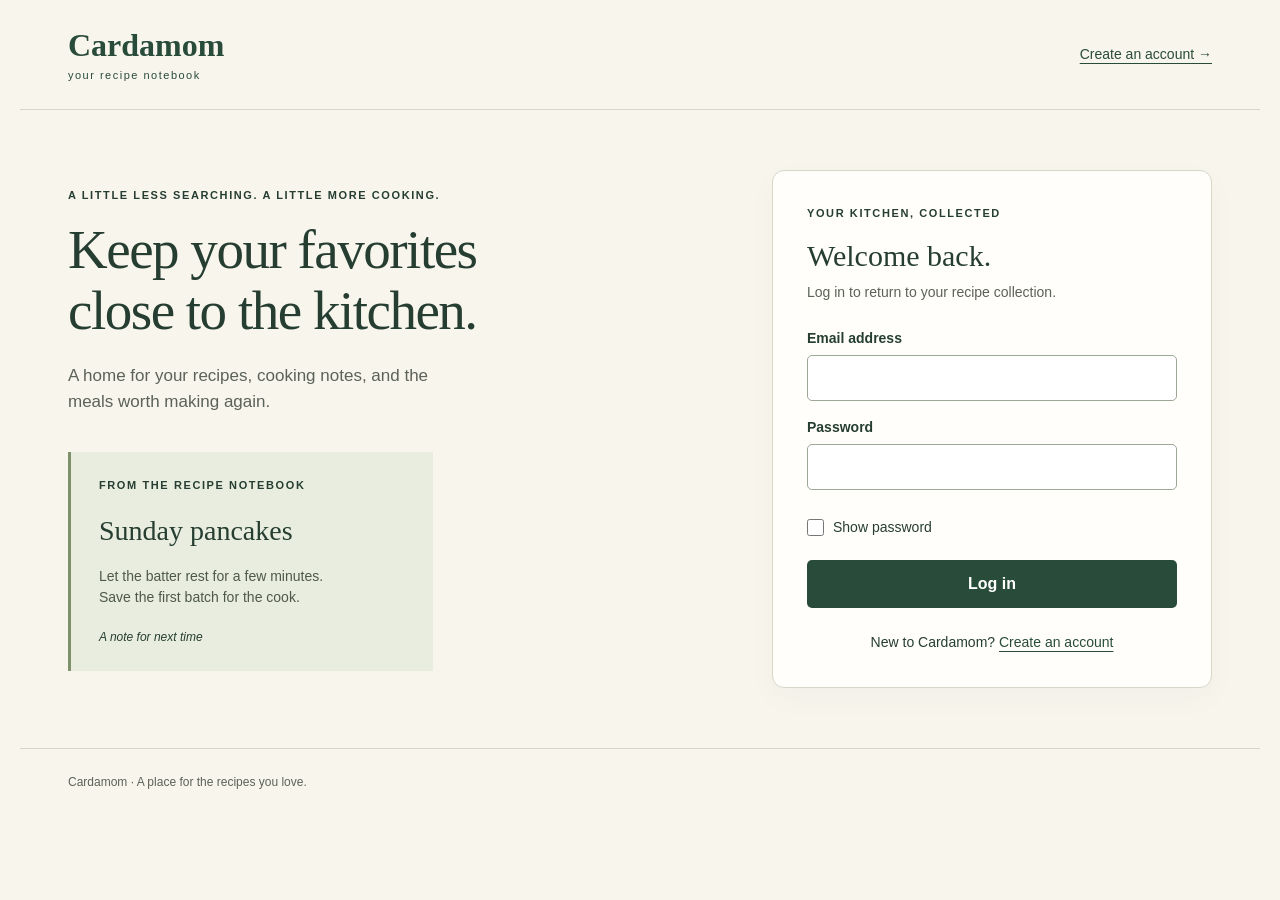
==== frontend/add-recipe.html @ a8103750 "Add recipes dashboard and recipe form frontend" ====
<!doctype html>
<html lang="en">
  <head>
    <meta charset="utf-8" />
    <meta name="viewport" content="width=device-width, initial-scale=1" />
    <title>Add Recipe | Cardamom</title>
    <link rel="stylesheet" href="dashboard.css" />
    <link rel="stylesheet" href="add-recipe.css" />
    <script src="add-recipe.js" defer></script>
  </head>
  <body>
    <header class="dashboard-header">
      <a class="brand" href="dashboard.html">
        Cardamom
        <span>your recipe notebook</span>
      </a>

      <nav aria-label="Main navigation">
        <a href="dashboard.html">My Recipes</a>
      </nav>
    </header>

    <main class="dashboard-main">
      <section class="page-intro">
        <p class="eyebrow">Your personal cookbook</p>
        <h1>Add a Recipe</h1>
        <p>Save the recipes you love so you can make them again.</p>
      </section>

      <form id="recipe-form" class="recipe-form">
        <div class="form-field">
          <label for="recipe-name">Recipe name</label>
          <input
            id="recipe-name"
            name="name"
            type="text"
            placeholder="e.g. Homemade Lasagna"
            maxlength="200"
            required
          />
        </div>

        <div class="form-row">
          <div class="form-field">
            <label for="servings">Servings</label>
            <input id="servings" name="servings" type="number" min="1" />
          </div>

          <div class="form-field">
            <label for="prep-time">Prep time (minutes)</label>
            <input id="prep-time" name="prep_minutes" type="number" min="0" />
          </div>

          <div class="form-field">
            <label for="cook-time">Cook time (minutes)</label>
            <input id="cook-time" name="cook_minutes" type="number" min="0" />
          </div>
        </div>

        <div class="form-field">
          <label for="ingredients">Ingredients</label>
          <textarea
            id="ingredients"
            name="ingredient_list"
            rows="7"
            placeholder="List your ingredients here..."
            required
          ></textarea>
        </div>

        <div class="form-field">
          <label for="instructions">Cooking instructions</label>
          <textarea
            id="instructions"
            name="steps"
            rows="7"
            placeholder="Describe how to prepare the recipe..."
          ></textarea>
        </div>

        <div class="form-field">
          <label for="notes">Additional notes</label>
          <textarea
            id="notes"
            name="notes"
            rows="4"
            placeholder="Any tips or changes for next time?"
          ></textarea>
        </div>

        <div class="form-actions">
          <a href="dashboard.html" class="cancel-link">Cancel</a>
          <button type="submit" class="add-button" disabled>Save Recipe</button>
        </div>

        <p class="form-note">Recipe saving will be available after backend integration.</p>
      </form>
    </main>

    <footer>Cardamom &middot; A place for the recipes you love.</footer>
  </body>
</html>
---- frontend/dashboard.css ----
@import url('./styles.css');

/* Layout principal do dashboard */
body {
  min-height: 100vh;
}

.dashboard-header {
  max-width: 1240px;
  margin: auto;
  padding: 28px 48px;
  display: flex;
  justify-content: space-between;
  align-items: center;
  gap: 24px;
  border-bottom: 1px solid var(--line);
}

.dashboard-header nav {
  display: flex;
  align-items: center;
  gap: 28px;
}

.current-page {
  font-size: 14px;
  font-weight: bold;
  color: var(--green);
}

#logout-button {
  padding: 10px 18px;
  border: 1px solid var(--green);
  border-radius: 5px;
  background: transparent;
  color: var(--green);
  cursor: pointer;
}

#logout-button:hover {
  background: #e8eddf;
}

/* Conteudo principal */
.dashboard-main {
  max-width: 1240px;
  margin: 0 auto;
  padding: 60px 48px 100px;
}

.welcome-section {
  display: flex;
  justify-content: space-between;
  align-items: center;
  gap: 30px;
  margin-bottom: 70px;
}

.welcome-section h1 {
  margin-bottom: 12px;
}

.welcome-section p:not(.eyebrow) {
  margin: 0;
  color: var(--muted);
  font-size: 16px;
}

.add-button {
  padding: 14px 24px;
  border: none;
  border-radius: 5px;
  background: var(--green);
  color: white;
  font-weight: bold;
  white-space: nowrap;
  display: inline-flex;
  align-items: center;
  justify-content: center;
  text-decoration: none;
  cursor: pointer;
}

.add-button:disabled {
  opacity: 0.55;
  cursor: not-allowed;
}

/* Lista de receitas */
.section-heading {
  display: flex;
  justify-content: space-between;
  align-items: center;
  gap: 16px;
  margin-bottom: 28px;
}

.section-heading h2 {
  margin: 0;
  font-size: 30px;
}

.demo-label {
  padding: 6px 12px;
  border-radius: 20px;
  background: #e8eddf;
  color: var(--green);
  font-size: 12px;
}

.recipe-grid {
  display: grid;
  grid-template-columns: repeat(3, minmax(0, 1fr));
  gap: 26px;
}

/* Cartoes das receitas */
.recipe-card {
  overflow: hidden;
  border: 1px solid var(--line);
  border-radius: 8px;
  background: #fffdf8;
  transition: transform 0.2s ease;
}

.recipe-card:hover {
  transform: translateY(-4px);
}

.recipe-image {
  min-height: 180px;
  padding: 24px;
  display: flex;
  justify-content: center;
  align-items: center;
  background: #e8eddf;
  color: var(--green);
  font-family: Georgia, serif;
  font-size: 30px;
  text-align: center;
}

.recipe-card:nth-child(2) .recipe-image {
  background: #f0e2cf;
}

.recipe-card:nth-child(3) .recipe-image {
  background: #eee0d6;
}

.recipe-content {
  padding: 24px;
}

.recipe-category {
  color: #6b8263;
  font-size: 11px;
  font-weight: bold;
  letter-spacing: 1px;
  text-transform: uppercase;
}

.recipe-content h3 {
  margin: 12px 0;
  font-family: Georgia, serif;
  font-size: 24px;
  font-weight: normal;
}

.recipe-content p {
  min-height: 48px;
  margin-bottom: 24px;
  color: var(--muted);
  font-size: 14px;
}

.recipe-time {
  font-size: 13px;
  font-weight: bold;
  color: var(--green);
}

/* Layout para telas menores */
@media (max-width: 900px) {
  .dashboard-header,
  .dashboard-main {
    padding-left: 24px;
    padding-right: 24px;
  }

  .recipe-grid {
    grid-template-columns: repeat(2, minmax(0, 1fr));
  }
}

@media (max-width: 600px) {
  .dashboard-header {
    padding: 22px 20px;
    flex-wrap: wrap;
  }

  .dashboard-header nav {
    gap: 16px;
  }

  .dashboard-main {
    padding: 40px 20px 70px;
  }

  .welcome-section {
    align-items: flex-start;
    flex-direction: column;
    margin-bottom: 50px;
  }

  .recipe-grid {
    grid-template-columns: 1fr;
  }

  .section-heading h2 {
    font-size: 26px;
  }
}
---- frontend/add-recipe.css ----
/* Titulo da pagina */
.page-intro {
  max-width: 720px;
  margin-bottom: 38px;
}

.page-intro h1 {
  margin-bottom: 14px;
}

.page-intro p:not(.eyebrow) {
  color: var(--muted);
  font-size: 16px;
}

/* Formulario para adicionar receitas */
.recipe-form {
  max-width: 850px;
  padding: 36px;
  border: 1px solid var(--line);
  border-radius: 8px;
  background: #fffdf8;
}

.form-field {
  display: flex;
  flex-direction: column;
  gap: 10px;
  margin-bottom: 26px;
}

.form-field label {
  color: var(--ink);
  font-size: 14px;
  font-weight: bold;
}

.form-field input,
.form-field textarea {
  width: 100%;
  padding: 13px 15px;
  border: 1px solid var(--line);
  border-radius: 5px;
  background: white;
  color: var(--ink);
  font-family: Arial, sans-serif;
  font-size: 15px;
}

.form-field input:focus,
.form-field textarea:focus {
  border-color: var(--green);
}

.form-field textarea {
  resize: vertical;
  line-height: 1.6;
}

.form-row {
  display: grid;
  grid-template-columns: repeat(3, minmax(0, 1fr));
  gap: 22px;
}

/* Botoes do formulario */
.form-actions {
  display: flex;
  justify-content: flex-end;
  align-items: center;
  gap: 24px;
  margin-top: 32px;
}

.cancel-link {
  color: var(--muted);
  font-size: 14px;
  text-decoration: none;
}

.cancel-link:hover {
  color: var(--green);
  text-decoration: underline;
}

.form-note {
  margin-top: 22px;
  color: var(--muted);
  font-size: 13px;
  text-align: right;
}

/* Ajustes para celulares */
@media (max-width: 680px) {
  .page-intro {
    margin-bottom: 28px;
  }

  .recipe-form {
    padding: 24px 20px;
  }

  .form-row {
    grid-template-columns: 1fr;
    gap: 0;
  }

  .form-actions {
    flex-wrap: wrap;
    justify-content: space-between;
  }
}
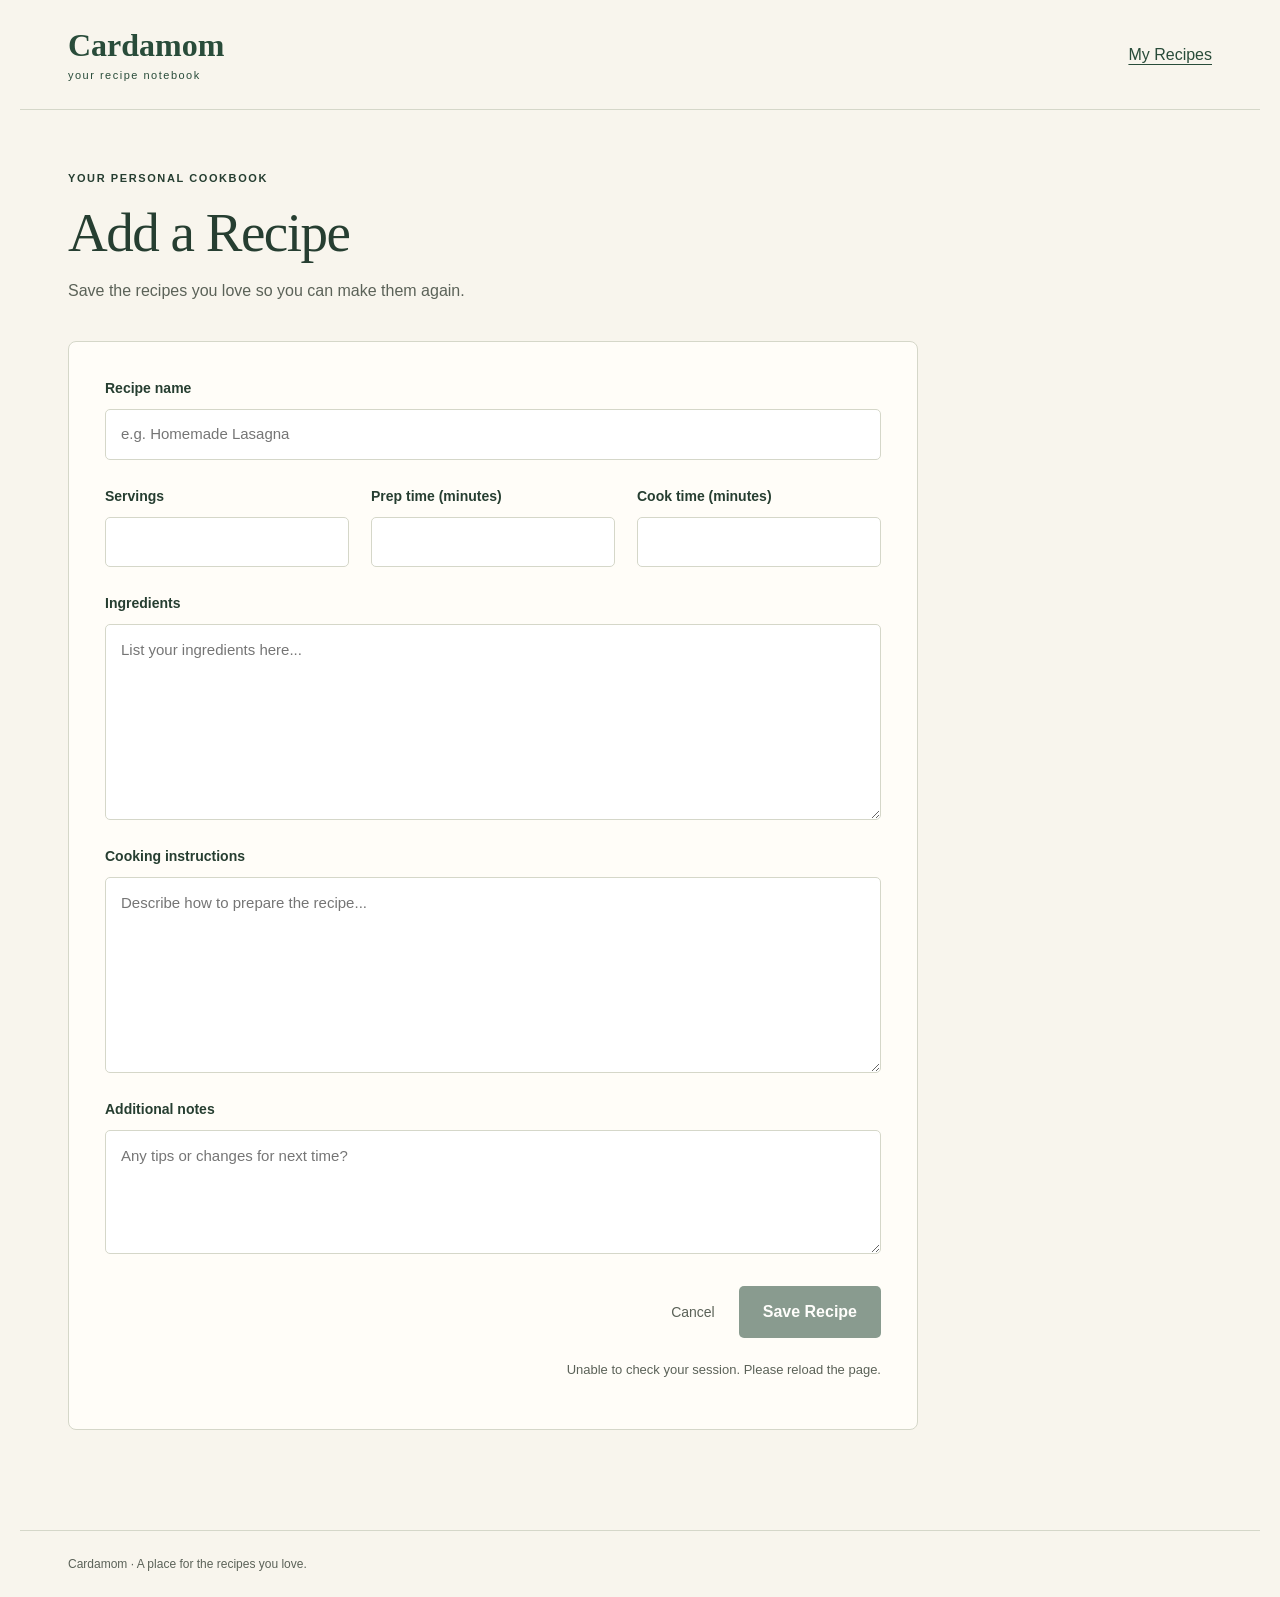
==== commit cda84842: "Add recipe saving and personal collection" ====
--- a/frontend/add-recipe.html
+++ b/frontend/add-recipe.html
@@ -93,7 +93,7 @@
           <button type="submit" class="add-button" disabled>Save Recipe</button>
         </div>
 
-        <p class="form-note">Recipe saving will be available after backend integration.</p>
+        <p class="form-note" role="status" aria-live="polite"></p>
       </form>
     </main>
 
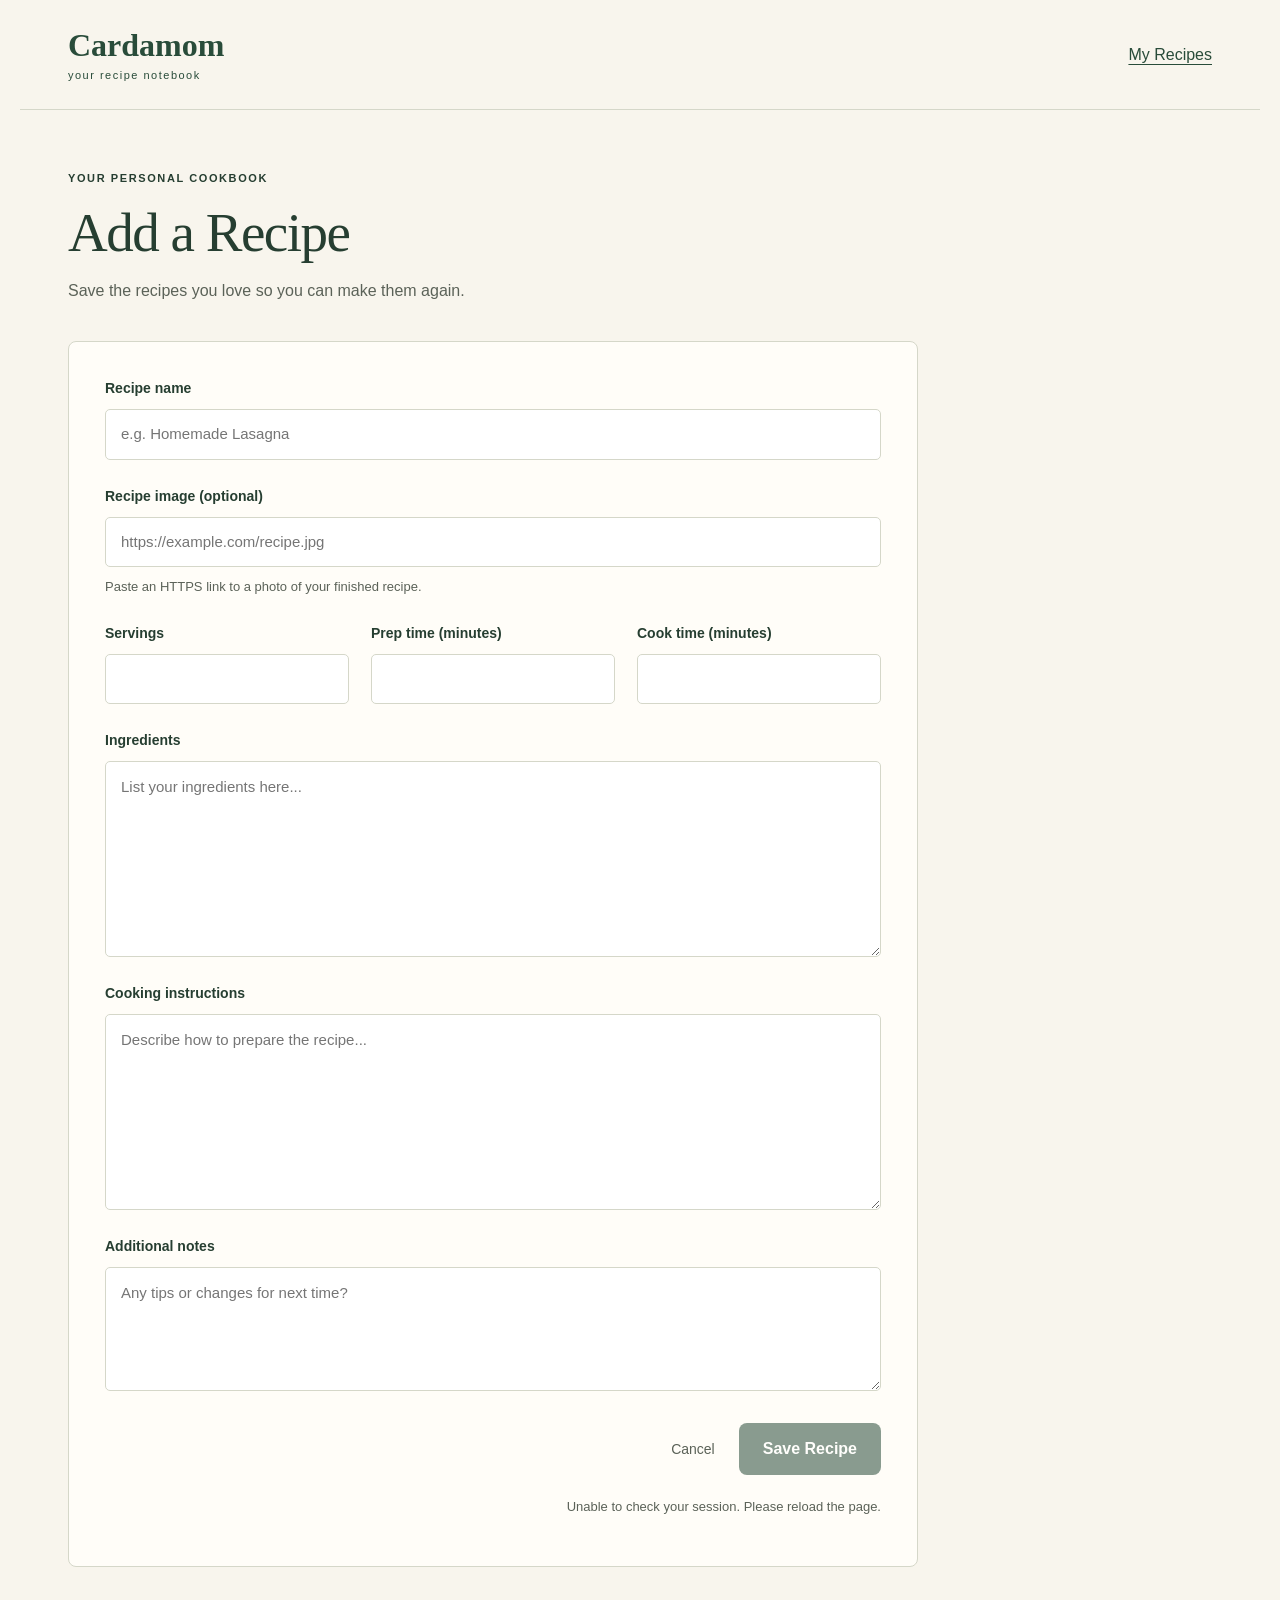
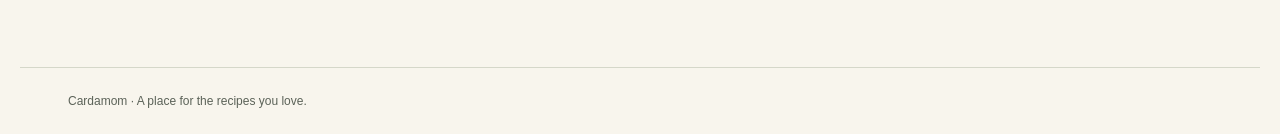
==== commit b7440989: "Add optional recipe images with URL validation and fallback" ====
--- a/frontend/add-recipe.html
+++ b/frontend/add-recipe.html
@@ -23,8 +23,8 @@
     <main class="dashboard-main">
       <section class="page-intro">
         <p class="eyebrow">Your personal cookbook</p>
-        <h1>Add a Recipe</h1>
-        <p>Save the recipes you love so you can make them again.</p>
+        <h1 id="page-title">Add a Recipe</h1>
+        <p id="page-intro-text">Save the recipes you love so you can make them again.</p>
       </section>
 
       <form id="recipe-form" class="recipe-form">
@@ -38,6 +38,19 @@
             maxlength="200"
             required
           />
+        </div>
+
+        <div class="form-field">
+          <label for="image-url">Recipe image (optional)</label>
+          <input
+            id="image-url"
+            name="image_url"
+            type="url"
+            placeholder="https://example.com/recipe.jpg"
+            maxlength="2048"
+            pattern="https://.+"
+          />
+          <small>Paste an HTTPS link to a photo of your finished recipe.</small>
         </div>
 
         <div class="form-row">
--- a/frontend/dashboard.css
+++ b/frontend/dashboard.css
@@ -127,6 +127,18 @@
   transform: translateY(-4px);
 }
 
+.recipe-card-link {
+  display: block;
+  color: inherit;
+  text-decoration: none;
+  cursor: pointer;
+}
+
+.recipe-card-link:hover {
+  color: inherit;
+  text-decoration: none;
+}
+
 .recipe-image {
   min-height: 180px;
   padding: 24px;
@@ -221,3 +233,165 @@
     font-size: 26px;
   }
 }
+
+/* Barra de pesquisa das receitas */
+.recipe-search {
+  margin-bottom: 28px;
+}
+
+.recipe-search label {
+  display: block;
+  margin-bottom: 8px;
+  color: var(--green);
+  font-size: 14px;
+  font-weight: bold;
+}
+
+.recipe-search input {
+  width: 100%;
+  max-width: 520px;
+  box-sizing: border-box;
+  padding: 14px 18px;
+  border: 1px solid var(--line);
+  border-radius: 8px;
+  background: #fffdf8;
+  color: var(--green);
+  font: inherit;
+  transition: border-color 0.2s ease;
+}
+
+.recipe-search input:focus {
+  outline: 2px solid var(--green);
+  outline-offset: 2px;
+}
+
+/* Melhorias visuais do dashboard */
+.welcome-section {
+  padding: 36px;
+  margin-bottom: 42px;
+  border: 1px solid var(--line);
+  border-radius: 16px;
+  background: linear-gradient(120deg, #e8eddf, #fffdf8);
+}
+
+.welcome-section > div {
+  min-width: 0;
+}
+
+.welcome-section h1 {
+  overflow-wrap: anywhere;
+}
+
+.add-button {
+  border-radius: 8px;
+  transition:
+    transform 0.2s ease,
+    box-shadow 0.2s ease;
+}
+
+.add-button:hover {
+  transform: translateY(-2px);
+  box-shadow: 0 4px 12px rgba(37, 73, 54, 0.18);
+}
+
+.recipe-card {
+  border-radius: 14px;
+  box-shadow: 0 4px 12px rgba(37, 73, 54, 0.06);
+  transition:
+    transform 0.2s ease,
+    box-shadow 0.2s ease;
+}
+
+.recipe-card:hover {
+  transform: translateY(-5px);
+  box-shadow: 0 10px 24px rgba(37, 73, 54, 0.14);
+}
+
+.recipe-image {
+  min-height: 200px;
+  overflow-wrap: anywhere;
+}
+
+.recipe-content h3 {
+  overflow-wrap: anywhere;
+}
+
+.recipe-time {
+  display: block;
+  padding-top: 14px;
+  border-top: 1px solid var(--line);
+}
+
+.demo-label {
+  padding: 8px 14px;
+  font-size: 13px;
+  font-weight: bold;
+  white-space: nowrap;
+}
+
+#collection-message:not(:empty) {
+  padding: 24px;
+  border: 1px dashed var(--line);
+  border-radius: 12px;
+  background: #fffdf8;
+  color: var(--muted);
+  text-align: center;
+}
+
+#collection-message:empty {
+  display: none;
+}
+
+.recipe-search input {
+  border-radius: 10px;
+  box-shadow: 0 2px 8px rgba(37, 73, 54, 0.04);
+}
+
+@media (max-width: 600px) {
+  .welcome-section {
+    padding: 24px;
+  }
+
+  .welcome-section h1 {
+    font-size: 32px;
+  }
+
+  .dashboard-header nav {
+    flex-wrap: wrap;
+  }
+
+  .section-heading {
+    flex-wrap: wrap;
+  }
+}
+
+@media (prefers-reduced-motion: reduce) {
+  .recipe-card,
+  .add-button {
+    transition: none;
+  }
+
+  .recipe-card:hover,
+  .add-button:hover {
+    transform: none;
+  }
+}
+
+/* Fotografias das receitas */
+.recipe-image {
+  position: relative;
+  overflow: hidden;
+}
+
+.recipe-card-photo {
+  position: absolute;
+  inset: 0;
+  width: 100%;
+  height: 100%;
+  object-fit: cover;
+  opacity: 0;
+}
+
+.recipe-card-photo.is-loaded {
+  opacity: 1;
+}
--- a/frontend/add-recipe.css
+++ b/frontend/add-recipe.css
@@ -110,3 +110,8 @@
     justify-content: space-between;
   }
 }
+
+.form-field small {
+  color: var(--muted);
+  font-size: 13px;
+}
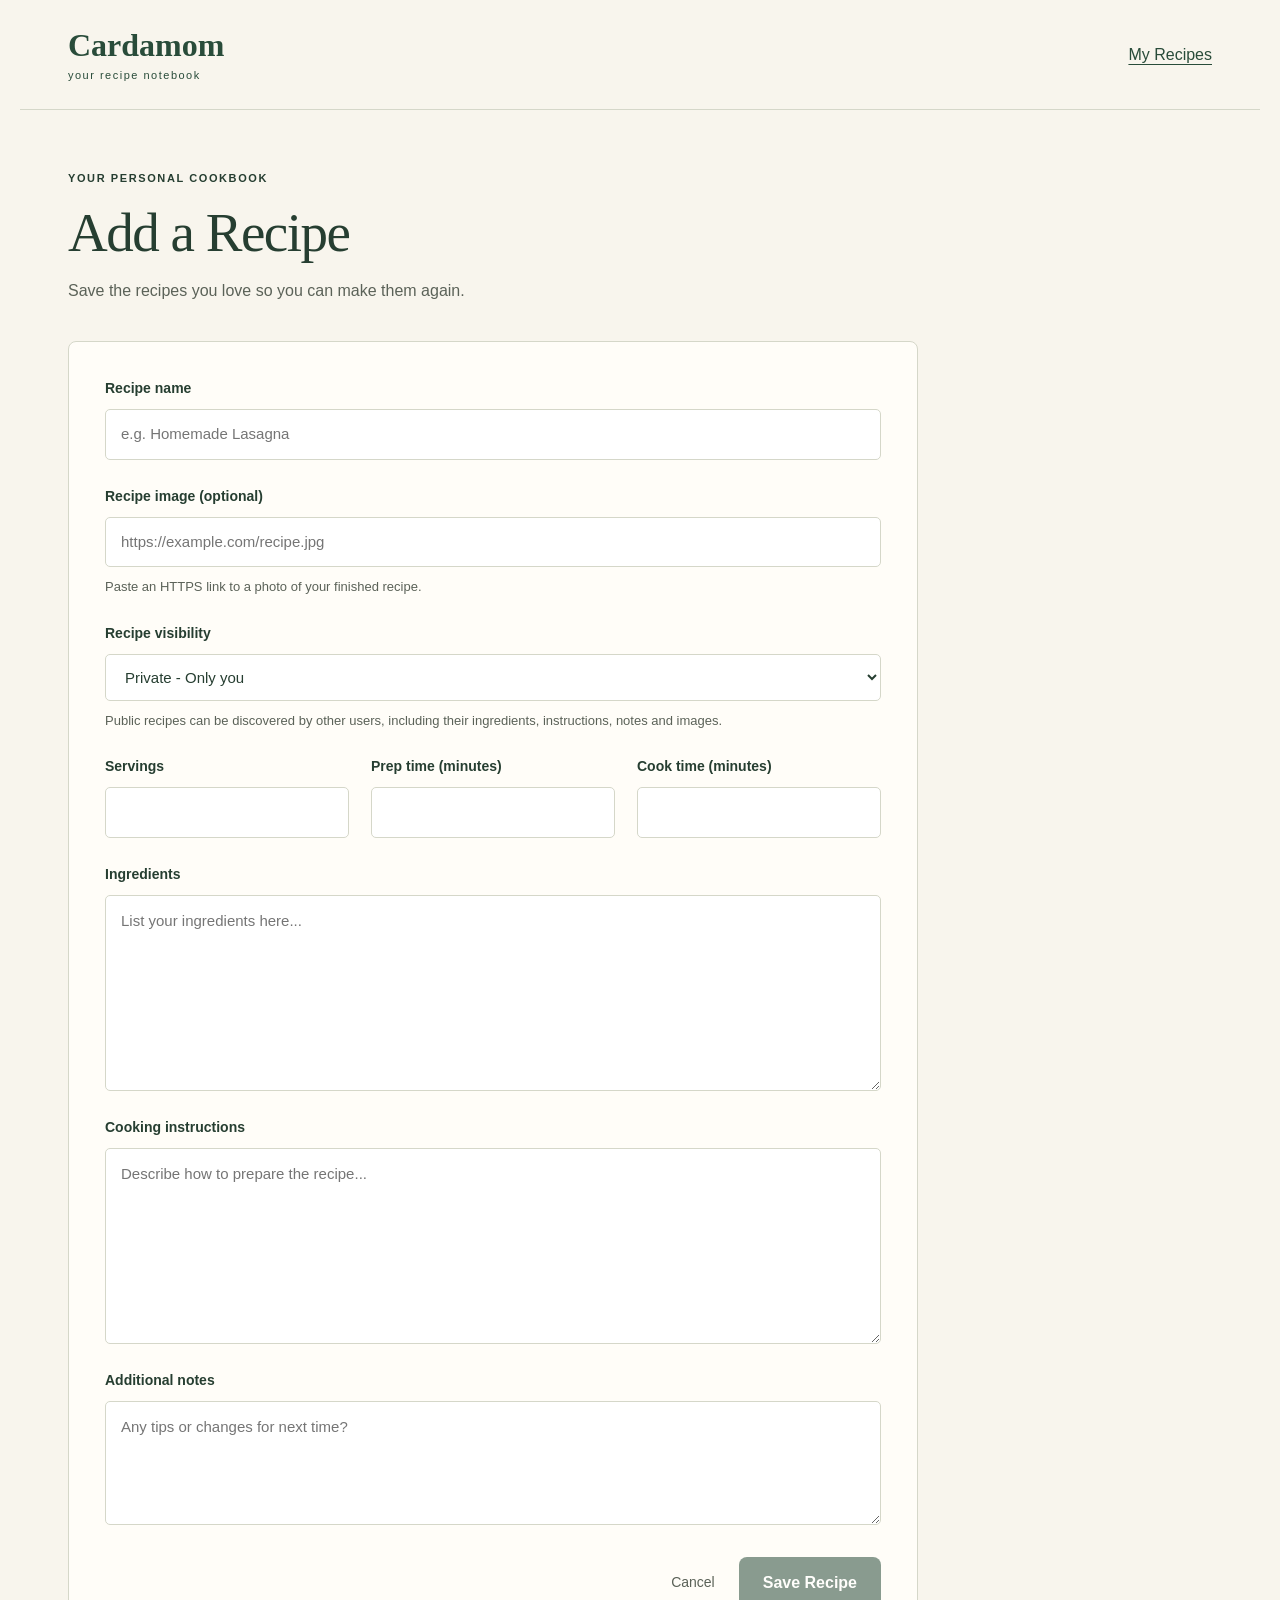
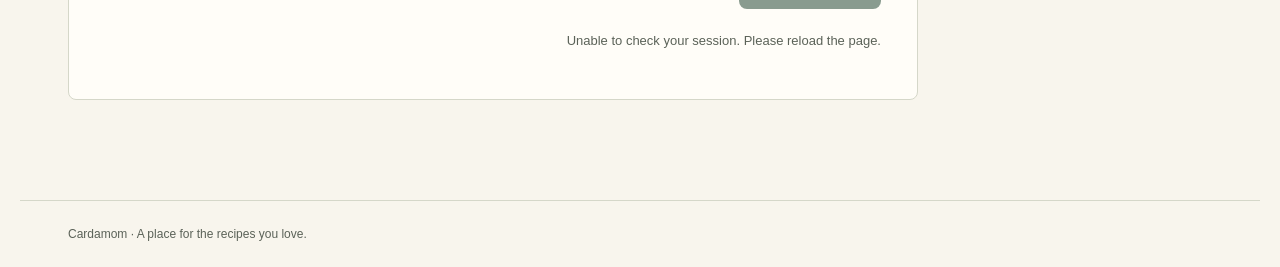
==== commit 689de95b: "Add public recipe discovery with visibility controls and privacy tests" ====
--- a/frontend/add-recipe.html
+++ b/frontend/add-recipe.html
@@ -51,6 +51,18 @@
             pattern="https://.+"
           />
           <small>Paste an HTTPS link to a photo of your finished recipe.</small>
+        </div>
+
+        <div class="form-field">
+          <label for="visibility">Recipe visibility</label>
+          <select id="visibility" name="visibility">
+            <option value="private">Private - Only you</option>
+            <option value="public">Public - Share with the community</option>
+          </select>
+          <small>
+            Public recipes can be discovered by other users, including their ingredients,
+            instructions, notes and images.
+          </small>
         </div>
 
         <div class="form-row">
--- a/frontend/dashboard.css
+++ b/frontend/dashboard.css
@@ -395,3 +395,36 @@
 .recipe-card-photo.is-loaded {
   opacity: 1;
 }
+
+/* Pagina da comunidade */
+.discover-search {
+  display: grid;
+  gap: 8px;
+  margin: 20px 0;
+}
+
+.discover-search label {
+  font-size: 14px;
+  font-weight: 600;
+}
+
+.discover-search input {
+  width: 100%;
+  padding: 13px 16px;
+  font: inherit;
+  color: inherit;
+  background: white;
+  border: 1px solid #cbd5c7;
+  border-radius: 10px;
+}
+
+.discover-search input:focus {
+  outline: 2px solid #64866a;
+  outline-offset: 2px;
+}
+
+.recipe-content .recipe-author {
+  color: #64866a;
+  font-size: 13px;
+  font-weight: 600;
+}
--- a/frontend/add-recipe.css
+++ b/frontend/add-recipe.css
@@ -36,6 +36,7 @@
 }
 
 .form-field input,
+.form-field select,
 .form-field textarea {
   width: 100%;
   padding: 13px 15px;
@@ -48,6 +49,7 @@
 }
 
 .form-field input:focus,
+.form-field select:focus,
 .form-field textarea:focus {
   border-color: var(--green);
 }
